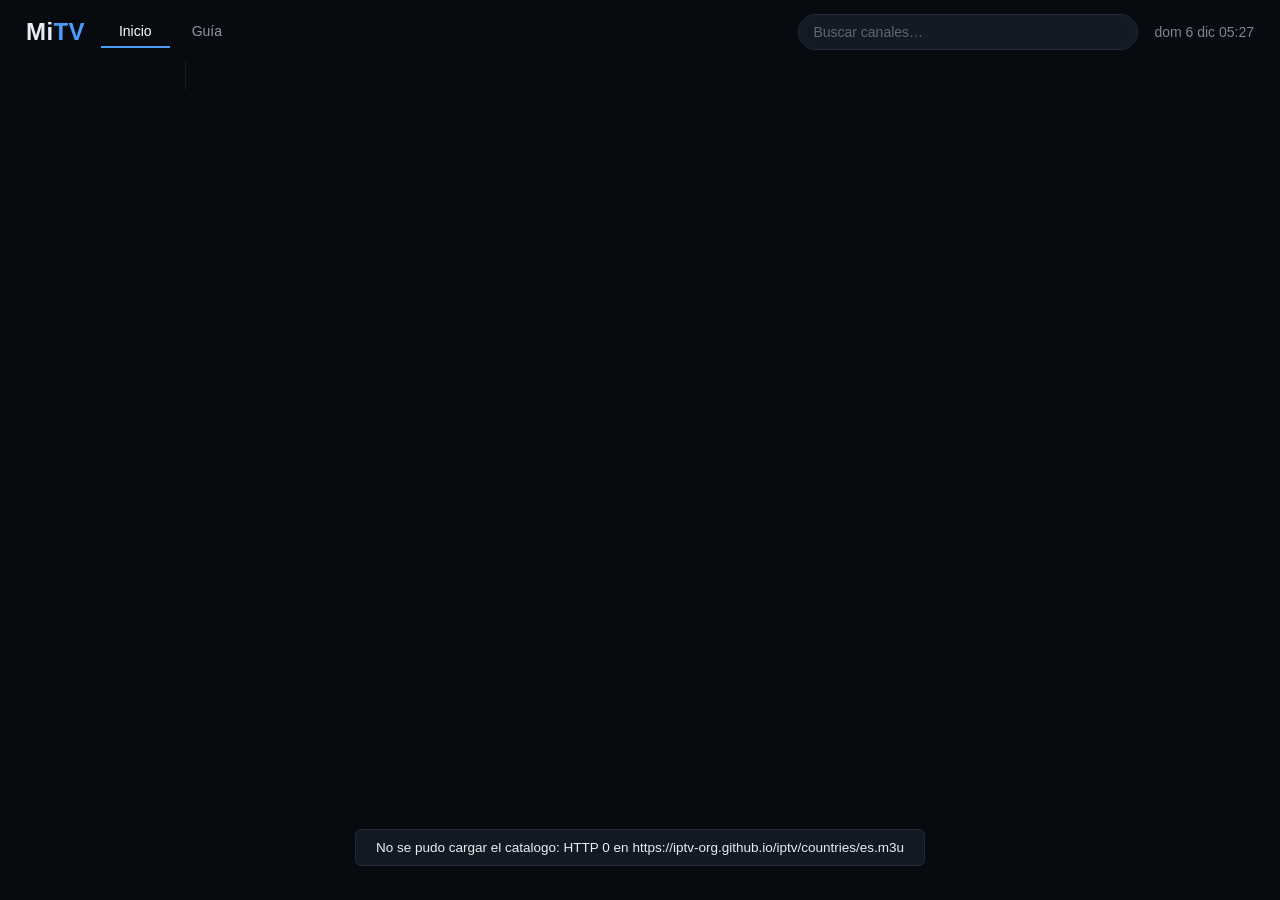
==== web-tv/index.html @ 18700b7d "Cliente web de TV con proxy CORS, guias y analisis estatico Cliente HTML5 para reproductores de tele" ====
﻿<!DOCTYPE html>
<html lang="es">
<head>
<meta charset="utf-8">
<meta name="viewport" content="width=device-width, initial-scale=1, viewport-fit=cover">
<title>Mi TV</title>
<link rel="stylesheet" href="css/app.css?v=5">
</head>
<body>

<!-- ================= CATALOGO ================= -->
<section id="catalogScreen">
  <header class="topbar">
    <div id="brand" class="brand">Mi<span>TV</span></div>

    <nav class="topnav">
      <button id="tabCatalog" class="active" tabindex="0">Inicio</button>
      <button id="tabGuide" tabindex="0">Guía</button>
    </nav>

    <input id="searchInput" class="search" type="text" placeholder="Buscar canales…"
           autocomplete="off" autocorrect="off" spellcheck="false">
    <div id="clock" class="clock"></div>
  </header>

  <div class="layout">
    <!-- Columnas = categorias (equivalente a ColumnListAty del cliente original) -->
    <aside id="categories" class="sidebar"></aside>
    <!-- Estanterias horizontales (equivalente a ShelveData) -->
    <main id="shelves" class="shelves" tabindex="0"></main>
  </div>
</section>

<!-- ================= GUIA EPG ================= -->
<section id="guideScreen" style="display:none">
  <div id="epg" class="epg"></div>
</section>

<!-- ================= REPRODUCTOR ================= -->
<section id="playerScreen" style="display:none">
  <video id="video" playsinline webkit-playsinline controls></video>
  <div class="overlay">
    <div class="bar">
      <h1 id="nowTitle" class="nowTitle"></h1>
      <div id="playerStatus" class="status"></div>
    </div>
    <div id="quality" class="quality"></div>
    <p class="hint">◀ ▶ Calidad · OK Reproducir/Pausa · BACK Volver</p>
  </div>
</section>

<div id="toast" class="toast"></div>

<!--?v=5 fuerza recarga: el cache del navegador de un televisor sobrevive
     varias sesiones y sigue sirviendo la version anterior de los scripts. -->
<script src="js/config.js?v=5"></script>
<script src="js/epg.js?v=5"></script>
<script src="js/player.js?v=5"></script>
<script src="js/app.js?v=5"></script>
</body>
</html>
---- web-tv/css/app.css ----
/* ============================================================
   Cliente TV — tema para 1280x720, estilo aplicacion de IPTV
   ============================================================
   Estructura pensada para televisor:
     · barra lateral fija con categorias  (ColumnListAty)
     · estanterias horizontales            (ShelveData)
     · ficha grande con foco muy visible   (D-pad)

   Sin frameworks ni CSS Grid: los navegadores de TV de 2015-2018
   no lo soportan. Solo flexbox y posicion absoluta.
   ============================================================ */

* { box-sizing: border-box; }

html, body {
  margin: 0; padding: 0; height: 100%;
  background: #070a0f;
  color: #e9edf3;
  font-family: "Segoe UI", Roboto, "Helvetica Neue", Arial, sans-serif;
  -webkit-font-smoothing: antialiased;
  overflow: hidden;
  user-select: none;
  cursor: default;
}

/* ---------------- Cabecera ---------------- */
.topbar {
  display: flex; align-items: center;
  padding: 14px 26px 10px;
  gap: 16px;
}

.brand {
  font-size: 24px; font-weight: 700; letter-spacing: .4px;
  white-space: nowrap;
}
.brand span { color: #4a9dff; }

.topnav { display: flex; gap: 4px; }

.topnav button {
  padding: 7px 18px;
  font-size: 14px; color: #8b95a5;
  background: transparent; border: 0;
  border-bottom: 2px solid transparent;
  cursor: pointer;
}
.topnav button.active,
.topnav button:focus { color: #fff; border-bottom-color: #4a9dff; outline: none; }

.search {
  flex: 1 1 auto; min-width: 0; max-width: 340px;
  height: 36px; margin-left: auto; padding: 0 14px;
  font-size: 14px; color: #e9edf3;
  background: #141a24; border: 1px solid #232b39; border-radius: 18px;
  outline: none;
}
.search:focus { border-color: #4a9dff; }
.search::placeholder { color: #5d6675; }

.clock {
  font-size: 14px; color: #7c8595; white-space: nowrap;
  font-variant-numeric: tabular-nums;
}

/* ---------------- Cuerpo: lateral + estanterias ---------------- */
.layout { display: flex; height: calc(100% - 58px); }

.sidebar {
  flex: 0 0 186px; width: 186px;
  padding: 6px 10px 10px 22px;
  overflow-y: auto;
  border-right: 1px solid #151b25;
}

.sidehead {
  padding: 6px 8px 8px;
  font-size: 11px; font-weight: 700;
  letter-spacing: 1.2px; text-transform: uppercase;
  color: #5d6675;
}

.cat {
  display: block; width: 100%;
  padding: 9px 10px; margin-bottom: 2px;
  font-size: 14px; color: #b9c2d0; text-align: left;
  background: transparent; border: 0;
  border-left: 3px solid transparent;
  border-radius: 0 6px 6px 0;
  cursor: pointer;
  white-space: nowrap; overflow: hidden; text-overflow: ellipsis;
}
.cat:focus { outline: none; }
.cat.active {
  color: #fff; background: #182031;
  border-left-color: #4a9dff; font-weight: 600;
}

.shelves {
  flex: 1 1 auto; min-width: 0;
  padding: 4px 26px 26px;
  overflow-y: auto;
  -webkit-overflow-scrolling: touch;
}

/* ---------------- Estanteria ---------------- */
.shelf { margin-bottom: 26px; }

.shelfhead {
  display: flex; align-items: baseline; gap: 10px;
  margin-bottom: 10px;
}
.shelfhead h2 { margin: 0; font-size: 17px; font-weight: 700; }
.shelfhead em {
  font-style: normal; font-size: 12px; color: #6a7383;
}

.row {
  display: flex;
  overflow-x: auto; overflow-y: hidden;
  padding: 6px 0 10px;
  margin: -6px 0 -10px;
  -webkit-overflow-scrolling: touch;
  scrollbar-width: none;
}
.row::-webkit-scrollbar { display: none; }

/* ---------------- Ficha ---------------- */
.card {
  position: relative;
  flex: 0 0 auto;
  width: 150px;
  margin-right: 12px;
  cursor: pointer;
  outline: none;
}

.thumb {
  position: relative;
  width: 100%; padding-bottom: 56.25%;   /* 16:9 */
  background: #131923 center / contain no-repeat;
  border: 2px solid transparent;
  border-radius: 6px;
  overflow: hidden;
}

/* Cuadro de color cuando el canal no trae logotipo */
.thumb.blank {
  background: linear-gradient(140deg, #1b2433, #101620);
}

.thumb img {
  position: absolute; inset: 0;
  width: 100%; height: 100%;
  object-fit: contain;
}

.card.focused .thumb {
  border-color: #4a9dff;
  box-shadow: 0 0 0 3px rgba(74,157,255,.30), 0 6px 18px rgba(0,0,0,.6);
  transform: scale(1.06);
  transition: transform .12s ease;
}

.badge {
  position: absolute; top: 5px; left: 5px;
  padding: 2px 6px;
  font-size: 9px; font-weight: 700; letter-spacing: .8px;
  color: #fff; background: rgba(6,9,14,.85);
  border-radius: 3px;
}
.badge.live { background: #d92d2d; }

.live {
  position: absolute; top: 5px; right: 5px;
  padding: 2px 6px;
  font-size: 9px; font-weight: 700; letter-spacing: .6px;
  color: #fff; background: #d92d2d; border-radius: 3px;
}
.live.idle { background: rgba(6,9,14,.75); color: #9aa4b2; }

.ttl {
  margin-top: 7px;
  font-size: 12.5px; line-height: 1.3; color: #9aa4b2;
  overflow: hidden; text-overflow: ellipsis; white-space: nowrap;
}
.card.focused .ttl { color: #fff; font-weight: 600; }

.onair {
  display: block; margin-top: 2px;
  font-size: 11px; color: #35c98a;
  overflow: hidden; text-overflow: ellipsis; white-space: nowrap;
}

/* ---------------- Guia ---------------- */
.epg {
  position: absolute; top: 58px; left: 0; right: 0; bottom: 0;
  display: flex; flex-direction: column;
}

.epg-head {
  display: flex; align-items: center; justify-content: space-between;
  padding: 6px 26px 10px;
}
.epg-nav {
  padding: 6px 15px; font-size: 14px; color: #b9c2d0;
  background: #141a24; border: 1px solid #232b39; border-radius: 6px;
  cursor: pointer;
}
.epg-nav:focus { color: #070a0f; background: #4a9dff; border-color: #4a9dff; outline: none; }
.epg-range { font-size: 13px; color: #7c8595; }

.epg-labels { flex: 0 0 176px; width: 176px; overflow: hidden; border-right: 1px solid #151b25; }
.epg-label { height: 56px; padding: 8px 12px; border-bottom: 1px solid #111722; overflow: hidden; }
.epg-label.focused { background: #182031; }
.epg-logoname {
  display: block; font-size: 12.5px; font-weight: 600;
  overflow: hidden; text-overflow: ellipsis; white-space: nowrap;
}
.epg-label.focused .epg-logoname { color: #4a9dff; }
.epg-now {
  display: block; margin-top: 3px; font-size: 11px; color: #7c8595;
  overflow: hidden; text-overflow: ellipsis; white-space: nowrap;
}

.epg-body { flex: 1 1 auto; display: flex; min-height: 0; }
.epg-scroll { flex: 1 1 auto; overflow-x: auto; overflow-y: hidden; -webkit-overflow-scrolling: touch; }
.epg-axis { display: flex; height: 22px; border-bottom: 1px solid #151b25; }
.epg-slot {
  flex: 0 0 auto; font-size: 11px; color: #6a7383;
  border-left: 1px solid #111722; padding-left: 5px;
}
.epg-tracks { position: relative; }
.epg-row { position: relative; height: 56px; border-bottom: 1px solid #111722; }

.epg-prog {
  position: absolute; top: 3px; bottom: 3px;
  padding: 4px 7px; overflow: hidden;
  background: #182031; border-left: 3px solid #39445a; border-radius: 3px;
  cursor: pointer;
}
.epg-prog b {
  display: block; font-size: 11.5px; font-weight: 600; color: #d7dee9;
  overflow: hidden; text-overflow: ellipsis; white-space: nowrap;
}
.epg-prog i { display: block; margin-top: 1px; font-size: 10px; font-style: normal; color: #7c8595; }
.epg-prog.now { background: #1e2941; }
.epg-prog.sel { border-left-color: #4a9dff; box-shadow: inset 0 0 0 1px rgba(74,157,255,.55); }
.epg-prog.sel b { color: #fff; }

.epg-prog.t-sports      { border-left-color: #ff8a3d; }
.epg-prog.t-movie       { border-left-color: #4a9dff; }
.epg-prog.t-series      { border-left-color: #a56bff; }
.epg-prog.t-news        { border-left-color: #35c98a; }
.epg-prog.t-kids        { border-left-color: #ff5c8a; }
.epg-prog.t-documentary { border-left-color: #46c0d8; }

.epg-needle {
  position: absolute; top: 0; bottom: 0; width: 2px;
  background: #e8443f; z-index: 5; pointer-events: none;
}

.epg-empty {
  position: absolute; top: 110px; left: 0; right: 0; text-align: center;
  font-size: 15px; line-height: 1.8; color: #6a7383;
}
.epg-empty code {
  padding: 2px 5px; color: #9fd0ff; background: #141a24; border-radius: 3px;
}

/* ---------------- Reproductor ---------------- */
#playerScreen { position: relative; height: 100%; background: #000; }
#video { width: 100%; height: 100%; background: #000; }

.overlay {
  position: absolute; left: 0; right: 0; bottom: 0;
  padding: 18px 26px 20px;
  background: linear-gradient(to top, rgba(0,0,0,.88), rgba(0,0,0,0));
}
.bar { display: flex; align-items: baseline; justify-content: space-between; gap: 16px; }
.nowTitle { margin: 0; font-size: 19px; font-weight: 600; }
.status { font-size: 12.5px; color: #98a2b0; text-align: right; }
.status.error { color: #ff6b6b; }

.quality { margin-top: 11px; min-height: 28px; }
.q {
  display: inline-block; margin-right: 6px; padding: 5px 12px;
  font-size: 12.5px; color: #b9c2d0;
  background: rgba(255,255,255,.10);
  border: 1px solid rgba(255,255,255,.16); border-radius: 5px;
  cursor: pointer;
}
.q.active, .q:focus { color: #070a0f; background: #fff; border-color: #fff; outline: none; }

.hint { margin: 10px 0 0; font-size: 11.5px; color: #6a7383; }

/* ---------------- Aviso ---------------- */
.toast {
  display: none; position: fixed; left: 50%; bottom: 34px;
  transform: translateX(-50%); max-width: 78%;
  padding: 10px 20px; font-size: 13.5px;
  background: rgba(20,26,36,.97);
  border: 1px solid #232b39; border-radius: 6px; z-index: 60;
}
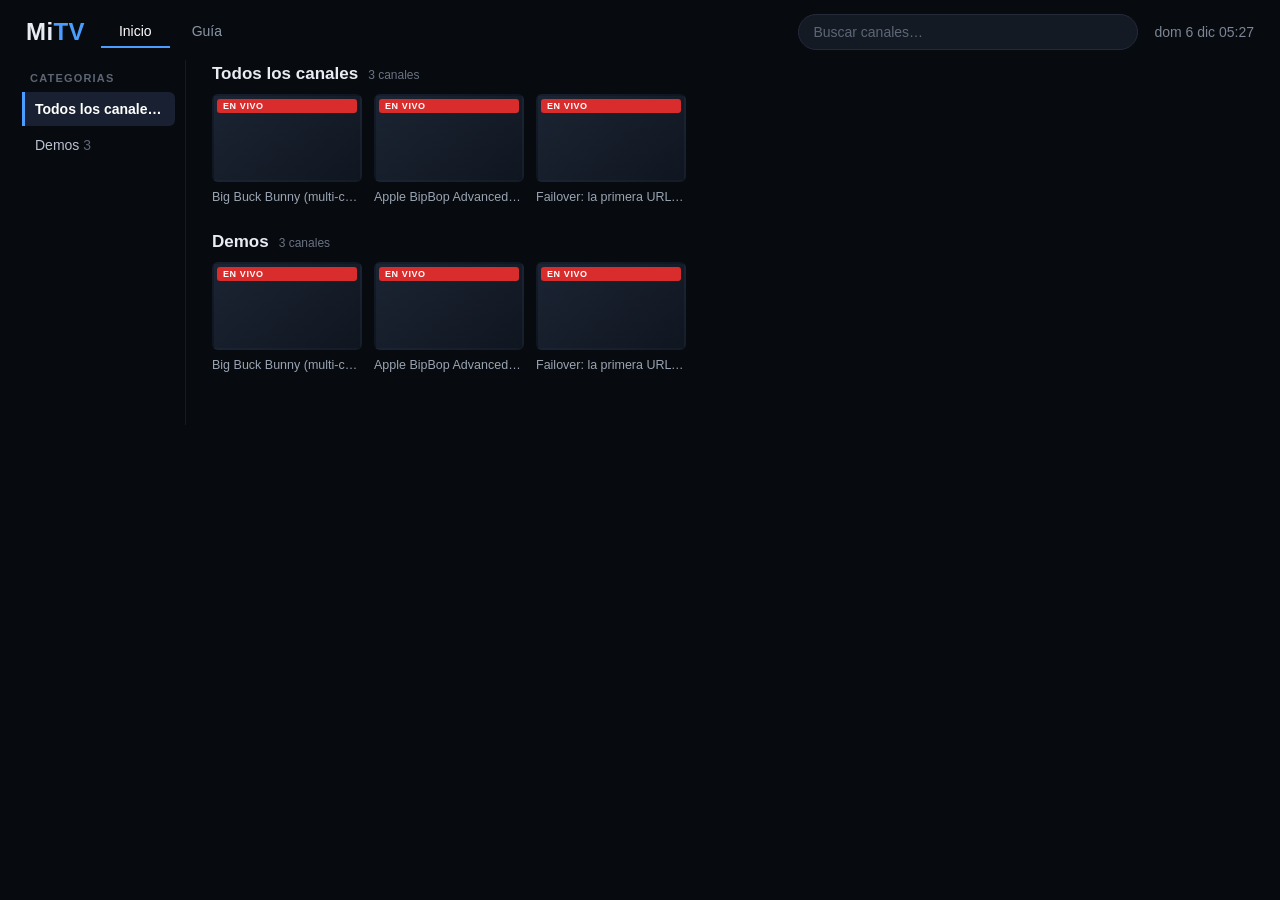
==== commit 79807eef: "Despliegue en Vercel y fuente configurable por URL - vercel.json: cleanUrls, cabeceras de seguridad " ====
--- a/web-tv/index.html
+++ b/web-tv/index.html
@@ -4,7 +4,7 @@
 <meta charset="utf-8">
 <meta name="viewport" content="width=device-width, initial-scale=1, viewport-fit=cover">
 <title>Mi TV</title>
-<link rel="stylesheet" href="css/app.css?v=5">
+<link rel="stylesheet" href="css/app.css?v=6">
 </head>
 <body>
 
@@ -51,11 +51,11 @@
 
 <div id="toast" class="toast"></div>
 
-<!--?v=5 fuerza recarga: el cache del navegador de un televisor sobrevive
+<!--?v=6 fuerza recarga: el cache del navegador de un televisor sobrevive
      varias sesiones y sigue sirviendo la version anterior de los scripts. -->
-<script src="js/config.js?v=5"></script>
-<script src="js/epg.js?v=5"></script>
-<script src="js/player.js?v=5"></script>
-<script src="js/app.js?v=5"></script>
+<script src="js/config.js?v=6"></script>
+<script src="js/epg.js?v=6"></script>
+<script src="js/player.js?v=6"></script>
+<script src="js/app.js?v=6"></script>
 </body>
-</html>+</html>
